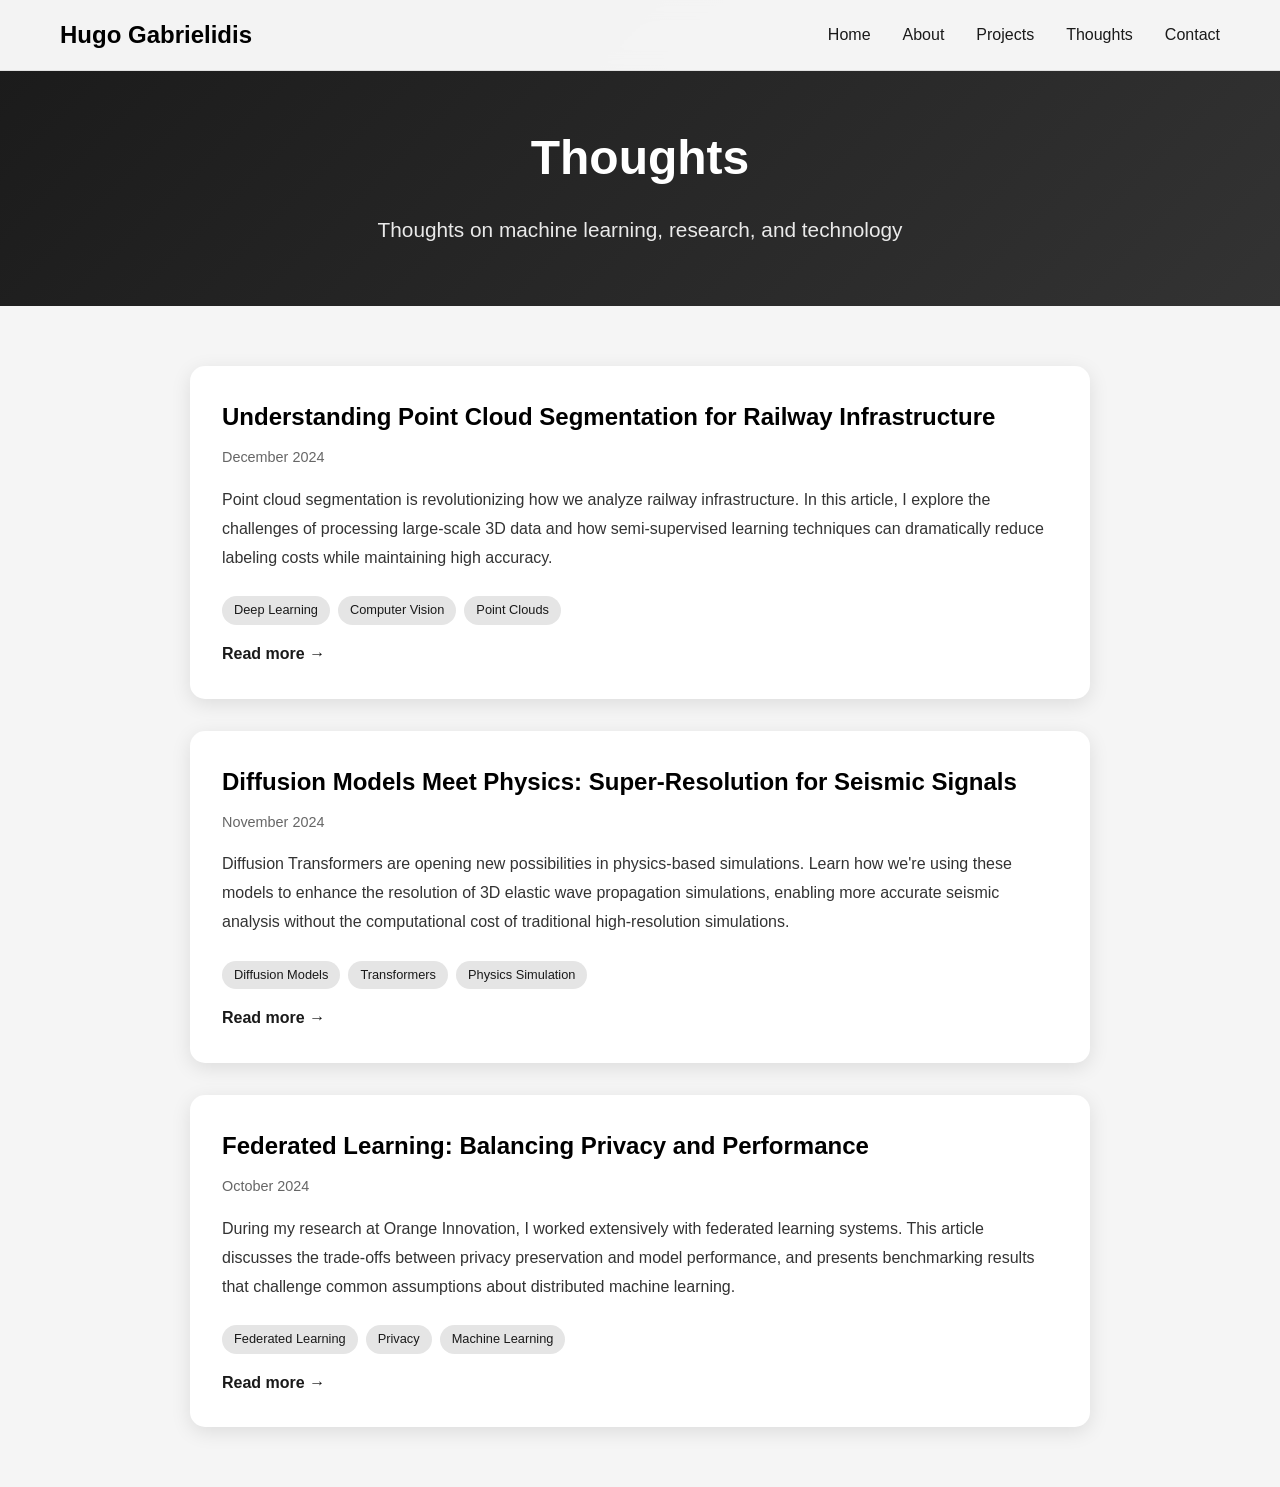
==== articles.html @ 9f7236c0 "[ADD] articles section with ML research blog posts Added a new "Thoughts" section to showcase resear" ====
<!DOCTYPE html>
<html lang="en">
<head>
    <meta charset="UTF-8">
    <meta name="viewport" content="width=device-width, initial-scale=1.0">
    <title>Articles - Hugo Gabrielidis</title>
    <link rel="stylesheet" href="css/style.css">
</head>
<body>
    <header>
        <nav class="navbar">
            <div class="nav-container">
                <div class="nav-logo">
                    <a href="index.html">Hugo Gabrielidis</a>
                </div>
                <ul class="nav-menu">
                    <li class="nav-item">
                        <a href="index.html#home" class="nav-link">Home</a>
                    </li>
                    <li class="nav-item">
                        <a href="index.html#about" class="nav-link">About</a>
                    </li>
                    <li class="nav-item">
                        <a href="index.html#projects" class="nav-link">Projects</a>
                    </li>
                    <li class="nav-item">
                        <a href="articles.html" class="nav-link">Thoughts</a>
                    </li>
                    <li class="nav-item">
                        <a href="index.html#contact" class="nav-link">Contact</a>
                    </li>
                </ul>
                <div class="nav-toggle" id="mobile-menu">
                    <span class="bar"></span>
                    <span class="bar"></span>
                    <span class="bar"></span>
                </div>
            </div>
        </nav>
    </header>

    <main>
        <section class="articles-hero">
            <div class="container">
                <h1 class="articles-title">Thoughts</h1>
                <p class="articles-subtitle">Thoughts on machine learning, research, and technology</p>
            </div>
        </section>

        <section class="articles-list">
            <div class="container">
                <div class="articles-grid">

                    <article class="article-card">
                        <div class="article-header">
                            <h2 class="article-title">
                                <a href="articles/understanding-point-cloud-segmentation.html">Understanding Point Cloud Segmentation for Railway Infrastructure</a>
                            </h2>
                            <div class="article-meta">
                                <span class="article-date">December 2024</span>
                            </div>
                        </div>
                        <p class="article-excerpt">
                            Point cloud segmentation is revolutionizing how we analyze railway infrastructure. In this article, I explore the challenges of processing large-scale 3D data and how semi-supervised learning techniques can dramatically reduce labeling costs while maintaining high accuracy.
                        </p>
                        <div class="article-tags">
                            <span class="tag">Deep Learning</span>
                            <span class="tag">Computer Vision</span>
                            <span class="tag">Point Clouds</span>
                        </div>
                        <a href="articles/understanding-point-cloud-segmentation.html" class="article-link">Read more →</a>
                    </article>

                    <article class="article-card">
                        <div class="article-header">
                            <h2 class="article-title">
                                <a href="articles/diffusion-models-physics.html">Diffusion Models Meet Physics: Super-Resolution for Seismic Signals</a>
                            </h2>
                            <div class="article-meta">
                                <span class="article-date">November 2024</span>
                            </div>
                        </div>
                        <p class="article-excerpt">
                            Diffusion Transformers are opening new possibilities in physics-based simulations. Learn how we're using these models to enhance the resolution of 3D elastic wave propagation simulations, enabling more accurate seismic analysis without the computational cost of traditional high-resolution simulations.
                        </p>
                        <div class="article-tags">
                            <span class="tag">Diffusion Models</span>
                            <span class="tag">Transformers</span>
                            <span class="tag">Physics Simulation</span>
                        </div>
                        <a href="articles/diffusion-models-physics.html" class="article-link">Read more →</a>
                    </article>

                    <article class="article-card">
                        <div class="article-header">
                            <h2 class="article-title">
                                <a href="articles/federated-learning-privacy.html">Federated Learning: Balancing Privacy and Performance</a>
                            </h2>
                            <div class="article-meta">
                                <span class="article-date">October 2024</span>
                            </div>
                        </div>
                        <p class="article-excerpt">
                            During my research at Orange Innovation, I worked extensively with federated learning systems. This article discusses the trade-offs between privacy preservation and model performance, and presents benchmarking results that challenge common assumptions about distributed machine learning.
                        </p>
                        <div class="article-tags">
                            <span class="tag">Federated Learning</span>
                            <span class="tag">Privacy</span>
                            <span class="tag">Machine Learning</span>
                        </div>
                        <a href="articles/federated-learning-privacy.html" class="article-link">Read more →</a>
                    </article>

                </div>
            </div>
        </section>
    </main>

    <footer>
        <div class="container">
            <div class="footer-content">
                <p>&copy; 2024 Hugo Gabrielidis. All rights reserved.</p>
                <div class="social-links">
                    <a href="https://github.com/HugoGabrielidis16/" target="_blank" class="social-link">GitHub</a>
                    <a href="mailto:hugo.gabrielidis@centralesuepelec.fr" class="social-link">Email</a>
                </div>
            </div>
        </div>
    </footer>

    <script src="js/script.js"></script>
</body>
</html>
---- css/style.css ----
/* Reset and base styles */
* {
    margin: 0;
    padding: 0;
    box-sizing: border-box;
}

html {
    scroll-behavior: smooth;
}

body {
    font-family: 'Segoe UI', Tahoma, Geneva, Verdana, sans-serif;
    line-height: 1.6;
    color: #1a1a1a;
    background-color: #fff;
}

.container {
    max-width: 1200px;
    margin: 0 auto;
    padding: 0 20px;
}

/* Navigation */
.navbar {
    position: fixed;
    top: 0;
    width: 100%;
    background: rgba(255, 255, 255, 0.95);
    backdrop-filter: blur(10px);
    border-bottom: 1px solid #e0e0e0;
    z-index: 1000;
    transition: all 0.3s ease;
}

.nav-container {
    max-width: 1200px;
    margin: 0 auto;
    padding: 0 20px;
    display: flex;
    justify-content: space-between;
    align-items: center;
    height: 70px;
}

.nav-logo a {
    font-size: 1.5rem;
    font-weight: bold;
    color: #000;
    text-decoration: none;
}

.nav-menu {
    display: flex;
    list-style: none;
    gap: 2rem;
}

.nav-link {
    color: #1a1a1a;
    text-decoration: none;
    font-weight: 500;
    transition: color 0.3s ease;
}

.nav-link:hover {
    color: #666;
}

.nav-toggle {
    display: none;
    flex-direction: column;
    cursor: pointer;
}

.bar {
    width: 25px;
    height: 3px;
    background-color: #1a1a1a;
    margin: 3px 0;
    transition: 0.3s;
}

/* Hero Section */
.hero {
    min-height: 100vh;
    display: flex;
    align-items: center;
    background: linear-gradient(135deg, #1a1a1a 0%, #333 100%);
    color: white;
    padding-top: 70px;
}

.hero-container {
    max-width: 1200px;
    margin: 0 auto;
    padding: 0 20px;
    display: grid;
    grid-template-columns: 1fr 1fr;
    gap: 4rem;
    align-items: center;
}

.hero-content h1 {
    font-size: 3.5rem;
    margin-bottom: 1rem;
    font-weight: 700;
}

.hero-content h2 {
    font-size: 2rem;
    margin-bottom: 1rem;
    font-weight: 400;
}

.highlight {
    color: #d0d0d0;
}

.hero-content p {
    font-size: 1.2rem;
    margin-bottom: 2rem;
    opacity: 0.9;
}

.hero-buttons {
    display: flex;
    gap: 1rem;
}

.btn {
    padding: 12px 30px;
    border: none;
    border-radius: 50px;
    text-decoration: none;
    font-weight: 600;
    transition: all 0.3s ease;
    cursor: pointer;
    display: inline-block;
    text-align: center;
}

.btn-primary {
    background-color: #000;
    color: white;
}

.btn-primary:hover {
    background-color: #333;
    transform: translateY(-2px);
}

.btn-secondary {
    background-color: transparent;
    color: white;
    border: 2px solid white;
}

.btn-secondary:hover {
    background-color: white;
    color: #000;
}

.hero-image {
    display: flex;
    justify-content: center;
}

.profile-placeholder {
    width: 300px;
    height: 300px;
    background: rgba(255, 255, 255, 0.1);
    border-radius: 50%;
    border: 3px solid rgba(255, 255, 255, 0.3);
    display: flex;
    align-items: center;
    justify-content: center;
    font-size: 1.2rem;
    backdrop-filter: blur(10px);
}

.profile-photo {
    width: 300px;
    height: 300px;
    border-radius: 50%;
    border: 3px solid rgba(255, 255, 255, 0.3);
    object-fit: cover;
    box-shadow: 0 10px 30px rgba(0, 0, 0, 0.3);
    transition: transform 0.3s ease;
}

.profile-photo:hover {
    transform: scale(1.05);
}

/* Section Styles */
section {
    padding: 80px 0;
}

.section-title {
    text-align: center;
    font-size: 2.5rem;
    margin-bottom: 3rem;
    color: #000;
    position: relative;
}

.section-title::after {
    content: '';
    position: absolute;
    bottom: -10px;
    left: 50%;
    transform: translateX(-50%);
    width: 60px;
    height: 3px;
    background-color: #1a1a1a;
}

/* About Section */
.about {
    background-color: #f5f5f5;
}

.about-content {
    display: grid;
    grid-template-columns: 2fr 1fr;
    gap: 4rem;
    align-items: start;
}

.about-text h3 {
    font-size: 1.8rem;
    margin-bottom: 1rem;
    color: #000;
}

.about-text p {
    margin-bottom: 1.5rem;
    font-size: 1.1rem;
    line-height: 1.8;
}

.skills {
    margin-top: 2rem;
}

.skills h4 {
    font-size: 1.3rem;
    margin-bottom: 1rem;
    color: #000;
}

.skills-grid {
    display: grid;
    grid-template-columns: repeat(auto-fit, minmax(120px, 1fr));
    gap: 1rem;
}

.skill-item {
    background-color: #1a1a1a;
    color: white;
    padding: 8px 16px;
    border-radius: 20px;
    text-align: center;
    font-weight: 500;
    font-size: 0.9rem;
}

.about-details {
    display: flex;
    flex-direction: column;
    gap: 1.5rem;
}

.detail-card {
    background: white;
    padding: 1.5rem;
    border-radius: 15px;
    box-shadow: 0 2px 10px rgba(0, 0, 0, 0.1);
}

.detail-card h4 {
    color: #000;
    margin-bottom: 0.5rem;
}

/* Projects Section */
.projects-grid {
    display: grid;
    grid-template-columns: repeat(auto-fit, minmax(350px, 1fr));
    gap: 2rem;
}

.project-card {
    background: white;
    border-radius: 15px;
    overflow: hidden;
    box-shadow: 0 5px 20px rgba(0, 0, 0, 0.1);
    transition: transform 0.3s ease, box-shadow 0.3s ease;
}

.project-card:hover {
    transform: translateY(-5px);
    box-shadow: 0 10px 30px rgba(0, 0, 0, 0.15);
}

.project-image {
    height: 200px;
    background: linear-gradient(45deg, #333, #1a1a1a);
}

.project-placeholder {
    height: 100%;
    display: flex;
    align-items: center;
    justify-content: center;
    color: white;
    font-size: 1.2rem;
    font-weight: 500;
}

.project-content {
    padding: 1.5rem;
}

.project-content h3 {
    font-size: 1.3rem;
    margin-bottom: 1rem;
    color: #000;
}

.project-content p {
    margin-bottom: 1rem;
    color: #666;
    line-height: 1.6;
}

.project-tech {
    display: flex;
    flex-wrap: wrap;
    gap: 0.5rem;
    margin-bottom: 1rem;
}

.tech-tag {
    background-color: #e5e5e5;
    color: #1a1a1a;
    padding: 4px 12px;
    border-radius: 15px;
    font-size: 0.8rem;
    font-weight: 500;
}

.project-links {
    display: flex;
    gap: 1rem;
}

.project-link {
    color: #1a1a1a;
    text-decoration: none;
    font-weight: 500;
    transition: color 0.3s ease;
}

.project-link:hover {
    color: #666;
}

/* Contact Section */
.contact {
    background-color: #f5f5f5;
}

.contact-content {
    display: grid;
    grid-template-columns: 1fr 1fr;
    gap: 4rem;
}

.contact-content-centered {
    display: flex;
    justify-content: center;
    max-width: 600px;
    margin: 0 auto;
}

.contact-info h3 {
    font-size: 1.8rem;
    margin-bottom: 1rem;
    color: #000;
}

.contact-info p {
    margin-bottom: 2rem;
    font-size: 1.1rem;
    color: #666;
}

.contact-details {
    display: flex;
    flex-direction: column;
    gap: 1rem;
}

.contact-item {
    padding: 1rem;
    background: white;
    border-radius: 8px;
    box-shadow: 0 2px 5px rgba(0, 0, 0, 0.1);
}

.contact-item a {
    color: #1a1a1a;
    text-decoration: none;
    margin-left: 0.5rem;
}

.contact-form {
    background: white;
    padding: 2rem;
    border-radius: 15px;
    box-shadow: 0 5px 20px rgba(0, 0, 0, 0.1);
}

.form-group {
    margin-bottom: 1.5rem;
}

.form-group label {
    display: block;
    margin-bottom: 0.5rem;
    font-weight: 500;
    color: #000;
}

.form-group input,
.form-group textarea {
    width: 100%;
    padding: 12px;
    border: 2px solid #e0e0e0;
    border-radius: 8px;
    font-size: 1rem;
    transition: border-color 0.3s ease;
}

.form-group input:focus,
.form-group textarea:focus {
    outline: none;
    border-color: #1a1a1a;
}

/* Footer */
footer {
    display: none;
}

.footer-content {
    display: flex;
    justify-content: space-between;
    align-items: center;
}

.social-links {
    display: flex;
    gap: 1rem;
}

.social-link {
    color: white;
    text-decoration: none;
    transition: color 0.3s ease;
}

.social-link:hover {
    color: #ccc;
}

/* Mobile Responsive */
@media screen and (max-width: 768px) {
    .nav-menu {
        position: fixed;
        left: -100%;
        top: 70px;
        flex-direction: column;
        background-color: white;
        width: 100%;
        text-align: center;
        transition: 0.3s;
        box-shadow: 0 10px 27px rgba(0, 0, 0, 0.05);
        padding: 2rem 0;
    }

    .nav-menu.active {
        left: 0;
    }

    .nav-toggle {
        display: flex;
    }

    .hero-container {
        grid-template-columns: 1fr;
        text-align: center;
        gap: 2rem;
    }

    .hero-content h1 {
        font-size: 2.5rem;
    }

    .hero-content h2 {
        font-size: 1.5rem;
    }

    .hero-buttons {
        justify-content: center;
        flex-wrap: wrap;
    }

    .about-content {
        grid-template-columns: 1fr;
        gap: 2rem;
    }

    .contact-content {
        grid-template-columns: 1fr;
        gap: 2rem;
    }

    .contact-content-centered {
        padding: 0 1rem;
    }

    .footer-content {
        flex-direction: column;
        gap: 1rem;
        text-align: center;
    }

    .projects-grid {
        grid-template-columns: 1fr;
    }
}

@media screen and (max-width: 480px) {
    .hero-content h1 {
        font-size: 2rem;
    }

    .section-title {
        font-size: 2rem;
    }

    .container {
        padding: 0 15px;
    }
}

/* Articles Page Styles */
.articles-hero {
    background: linear-gradient(135deg, #1a1a1a 0%, #333 100%);
    color: white;
    padding: 120px 0 60px;
    text-align: center;
}

.articles-title {
    font-size: 3rem;
    margin-bottom: 1rem;
    font-weight: 700;
}

.articles-subtitle {
    font-size: 1.3rem;
    opacity: 0.9;
}

.articles-list {
    padding: 60px 0;
    background-color: #f5f5f5;
}

.articles-grid {
    display: grid;
    gap: 2rem;
    max-width: 900px;
    margin: 0 auto;
}

.article-card {
    background: white;
    padding: 2rem;
    border-radius: 15px;
    box-shadow: 0 5px 20px rgba(0, 0, 0, 0.1);
    transition: transform 0.3s ease, box-shadow 0.3s ease;
}

.article-card:hover {
    transform: translateY(-5px);
    box-shadow: 0 10px 30px rgba(0, 0, 0, 0.15);
}

.article-header {
    margin-bottom: 1rem;
}

.article-title a {
    font-size: 1.5rem;
    color: #000;
    text-decoration: none;
    transition: color 0.3s ease;
}

.article-title a:hover {
    color: #666;
}

.article-meta {
    margin-top: 0.5rem;
}

.article-date {
    color: #666;
    font-size: 0.9rem;
}

.article-excerpt {
    color: #333;
    line-height: 1.8;
    margin-bottom: 1.5rem;
}

.article-tags {
    display: flex;
    flex-wrap: wrap;
    gap: 0.5rem;
    margin-bottom: 1rem;
}

.tag {
    background-color: #e5e5e5;
    color: #1a1a1a;
    padding: 4px 12px;
    border-radius: 15px;
    font-size: 0.8rem;
    font-weight: 500;
}

.article-link {
    color: #1a1a1a;
    text-decoration: none;
    font-weight: 600;
    transition: color 0.3s ease;
}

.article-link:hover {
    color: #666;
}

/* Individual Article Page Styles */
.article-content {
    background-color: #f5f5f5;
    min-height: 100vh;
    padding-top: 70px;
}

.article-container {
    max-width: 800px;
    margin: 0 auto;
    padding: 3rem 20px;
}

.article-page-header {
    background: white !important;
    padding: 2rem;
    border-radius: 15px;
    margin-bottom: 2rem;
    box-shadow: 0 2px 10px rgba(0, 0, 0, 0.1);
}

.back-link {
    color: #000;
    background-color: #fff;
    text-decoration: none;
    font-weight: 500;
    display: inline-block;
    margin-bottom: 1.5rem;
    padding: 10px 20px;
    border-radius: 8px;
    transition: all 0.3s ease;
}

.back-link:hover {
    background-color: #f5f5f5;
}

.article-page-header h1 {
    font-size: 2.5rem;
    color: #000;
    margin-bottom: 1rem;
    line-height: 1.3;
}

.article-page-meta {
    display: flex;
    align-items: center;
    gap: 1.5rem;
    flex-wrap: wrap;
}

.article-body {
    background: white;
    padding: 3rem;
    border-radius: 15px;
    box-shadow: 0 2px 10px rgba(0, 0, 0, 0.1);
    line-height: 1.8;
}

.article-body h2 {
    font-size: 1.8rem;
    color: #000;
    margin-top: 2rem;
    margin-bottom: 1rem;
    padding-bottom: 0.5rem;
    border-bottom: 2px solid #e5e5e5;
}

.article-body h3 {
    font-size: 1.4rem;
    color: #1a1a1a;
    margin-top: 1.5rem;
    margin-bottom: 0.8rem;
}

.article-body p {
    margin-bottom: 1.2rem;
    color: #333;
}

.article-body ul,
.article-body ol {
    margin-bottom: 1.5rem;
    margin-left: 2rem;
}

.article-body li {
    margin-bottom: 0.5rem;
    color: #333;
}

.article-body strong {
    color: #000;
    font-weight: 600;
}

.article-footer {
    margin-top: 2rem;
    padding-top: 2rem;
    border-top: 1px solid #e5e5e5;
}

/* Responsive Articles */
@media screen and (max-width: 768px) {
    .articles-title {
        font-size: 2.5rem;
    }

    .articles-subtitle {
        font-size: 1.1rem;
    }

    .article-card {
        padding: 1.5rem;
    }

    .article-title a {
        font-size: 1.3rem;
    }

    .article-page-header h1 {
        font-size: 2rem;
    }

    .article-body {
        padding: 2rem 1.5rem;
    }

    .article-body h2 {
        font-size: 1.5rem;
    }

    .article-body h3 {
        font-size: 1.2rem;
    }
}

@media screen and (max-width: 480px) {
    .articles-title {
        font-size: 2rem;
    }

    .article-page-header {
        padding: 1.5rem;
    }

    .article-page-header h1 {
        font-size: 1.6rem;
    }

    .article-body {
        padding: 1.5rem 1rem;
    }

    .article-body ul,
    .article-body ol {
        margin-left: 1.5rem;
    }
}
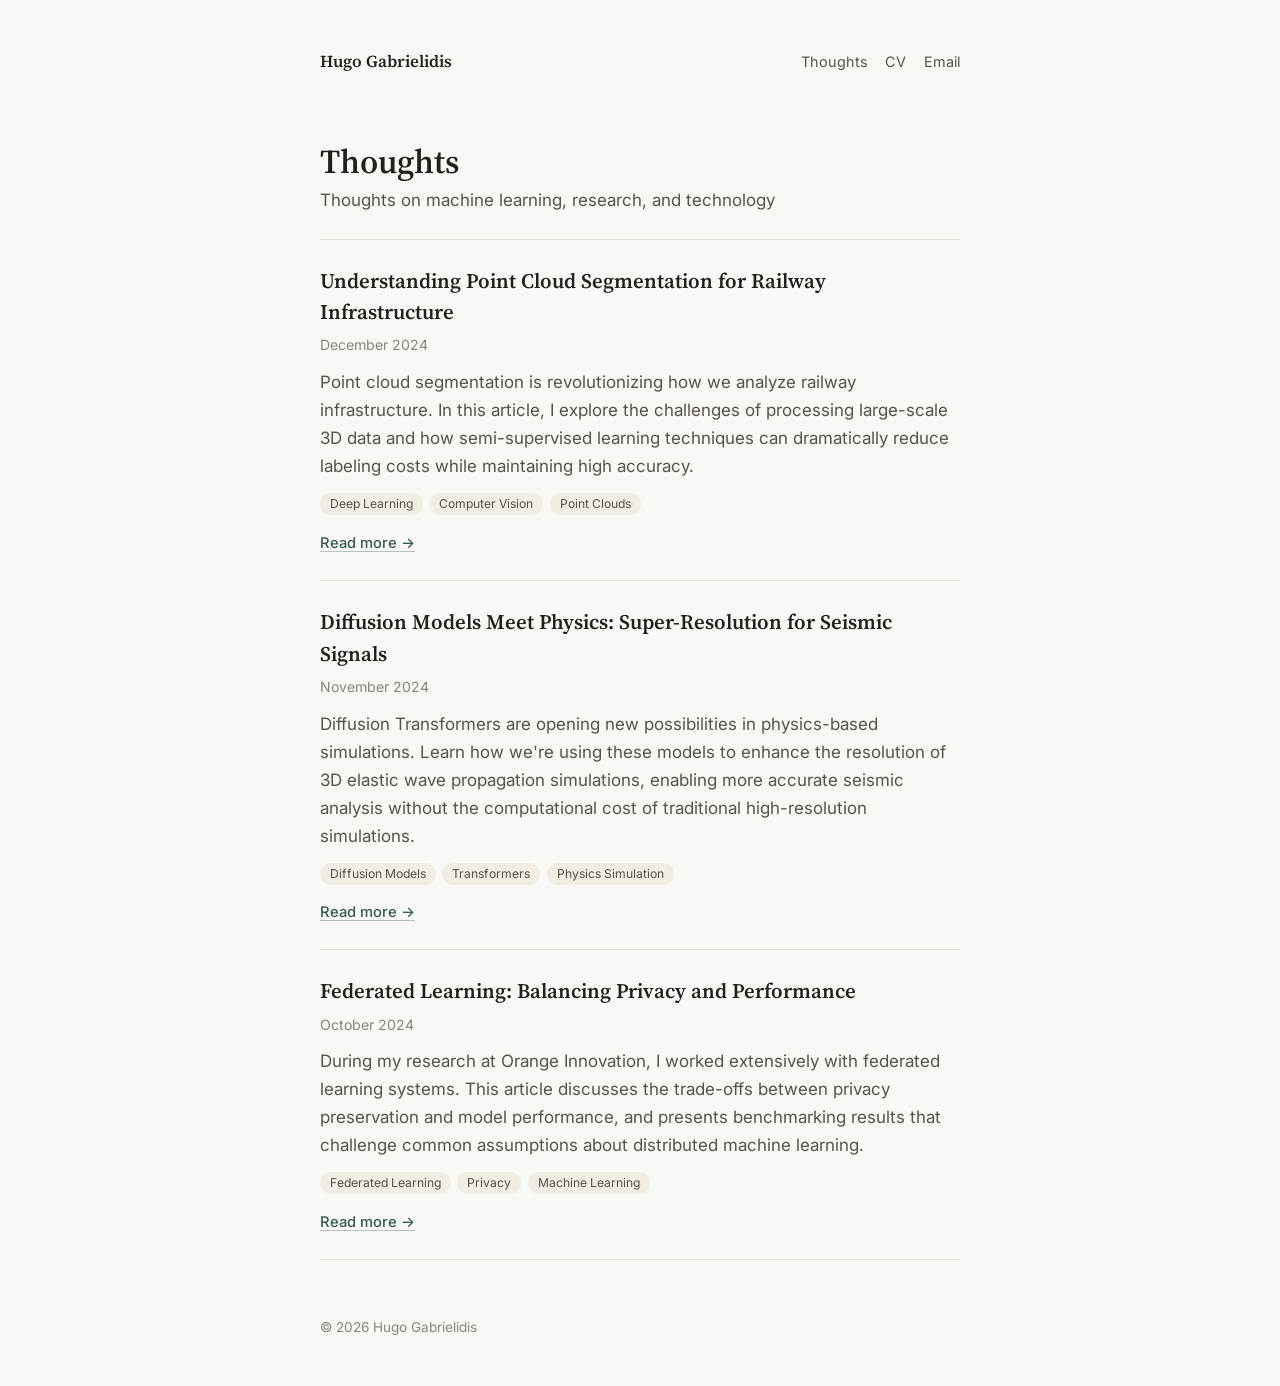
==== commit 22def30f: "[CHANGE] single-column letter redesign and Thales role - Rebuild the home page as a single-column "l" ====
--- a/articles.html
+++ b/articles.html
@@ -4,38 +4,18 @@
     <meta charset="UTF-8">
     <meta name="viewport" content="width=device-width, initial-scale=1.0">
     <title>Articles - Hugo Gabrielidis</title>
+    <link rel="preconnect" href="https://fonts.googleapis.com">
+    <link rel="preconnect" href="https://fonts.gstatic.com" crossorigin>
+    <link href="https://fonts.googleapis.com/css2?family=Inter:wght@400;500;600&family=Source+Serif+4:opsz,wght@8..60,400;8..60,600&display=swap" rel="stylesheet">
     <link rel="stylesheet" href="css/style.css">
 </head>
 <body>
-    <header>
-        <nav class="navbar">
-            <div class="nav-container">
-                <div class="nav-logo">
-                    <a href="index.html">Hugo Gabrielidis</a>
-                </div>
-                <ul class="nav-menu">
-                    <li class="nav-item">
-                        <a href="index.html#home" class="nav-link">Home</a>
-                    </li>
-                    <li class="nav-item">
-                        <a href="index.html#about" class="nav-link">About</a>
-                    </li>
-                    <li class="nav-item">
-                        <a href="index.html#projects" class="nav-link">Projects</a>
-                    </li>
-                    <li class="nav-item">
-                        <a href="articles.html" class="nav-link">Thoughts</a>
-                    </li>
-                    <li class="nav-item">
-                        <a href="index.html#contact" class="nav-link">Contact</a>
-                    </li>
-                </ul>
-                <div class="nav-toggle" id="mobile-menu">
-                    <span class="bar"></span>
-                    <span class="bar"></span>
-                    <span class="bar"></span>
-                </div>
-            </div>
+    <header class="site-top">
+        <a class="site-name" href="index.html">Hugo Gabrielidis</a>
+        <nav class="site-links">
+            <a href="articles.html">Thoughts</a>
+            <a href="mystuff/Resume.pdf">CV</a>
+            <a href="mailto:hugo.gabrielidis@centralesuepelec.fr">Email</a>
         </nav>
     </header>
 
@@ -116,18 +96,6 @@
         </section>
     </main>
 
-    <footer>
-        <div class="container">
-            <div class="footer-content">
-                <p>&copy; 2024 Hugo Gabrielidis. All rights reserved.</p>
-                <div class="social-links">
-                    <a href="https://github.com/HugoGabrielidis16/" target="_blank" class="social-link">GitHub</a>
-                    <a href="mailto:hugo.gabrielidis@centralesuepelec.fr" class="social-link">Email</a>
-                </div>
-            </div>
-        </div>
-    </footer>
-
-    <script src="js/script.js"></script>
+    <footer class="site-foot">&copy; 2026 Hugo Gabrielidis</footer>
 </body>
 </html>
--- a/css/style.css
+++ b/css/style.css
@@ -1,821 +1,374 @@
-/* Reset and base styles */
+/* ============================================================
+   Theme
+   ============================================================ */
+:root {
+    --paper: #faf8f4;
+    --paper-alt: #f1ede5;
+    --ink: #22201c;
+    --ink-soft: #57524a;
+    --ink-faint: #8a847a;
+    --rule: #e4ded3;
+    --accent: #2f5d50;
+    --accent-soft: #e3ece8;
+
+    --font-serif: 'Source Serif 4', 'Iowan Old Style', 'Palatino Linotype', Georgia, serif;
+    --font-sans: 'Inter', -apple-system, BlinkMacSystemFont, 'Segoe UI', Roboto, sans-serif;
+
+    --column: 640px;
+    --gutter: 24px;
+}
+
+/* ============================================================
+   Base
+   ============================================================ */
 * {
     margin: 0;
     padding: 0;
     box-sizing: border-box;
 }
 
-html {
-    scroll-behavior: smooth;
-}
-
 body {
-    font-family: 'Segoe UI', Tahoma, Geneva, Verdana, sans-serif;
-    line-height: 1.6;
-    color: #1a1a1a;
-    background-color: #fff;
-}
-
-.container {
-    max-width: 1200px;
-    margin: 0 auto;
-    padding: 0 20px;
-}
-
-/* Navigation */
-.navbar {
-    position: fixed;
-    top: 0;
-    width: 100%;
-    background: rgba(255, 255, 255, 0.95);
-    backdrop-filter: blur(10px);
-    border-bottom: 1px solid #e0e0e0;
-    z-index: 1000;
-    transition: all 0.3s ease;
-}
-
-.nav-container {
-    max-width: 1200px;
-    margin: 0 auto;
-    padding: 0 20px;
+    font-family: var(--font-sans);
+    font-size: 17px;
+    line-height: 1.65;
+    color: var(--ink);
+    background: var(--paper);
+    -webkit-font-smoothing: antialiased;
+}
+
+h1, h2, h3 {
+    font-family: var(--font-serif);
+    font-weight: 600;
+    line-height: 1.25;
+}
+
+a {
+    color: var(--accent);
+    text-decoration: underline;
+    text-decoration-color: rgba(47, 93, 80, 0.35);
+    text-underline-offset: 3px;
+    transition: text-decoration-color 0.2s ease, color 0.2s ease;
+}
+
+a:hover {
+    text-decoration-color: currentColor;
+}
+
+::selection {
+    background: var(--accent-soft);
+}
+
+/* ============================================================
+   Site header & footer (shared by every page)
+   ============================================================ */
+.site-top {
+    max-width: calc(var(--column) + 2 * var(--gutter));
+    margin: 0 auto;
+    padding: 48px var(--gutter) 0;
     display: flex;
     justify-content: space-between;
-    align-items: center;
-    height: 70px;
-}
-
-.nav-logo a {
-    font-size: 1.5rem;
-    font-weight: bold;
-    color: #000;
+    align-items: baseline;
+    gap: 1rem;
+}
+
+.site-name {
+    font-family: var(--font-serif);
+    font-weight: 600;
+    font-size: 1.05rem;
+    color: var(--ink);
     text-decoration: none;
 }
 
-.nav-menu {
-    display: flex;
+.site-links {
+    display: flex;
+    gap: 1.1rem;
+    font-size: 0.9rem;
+}
+
+.site-links a {
+    color: var(--ink-soft);
+    text-decoration: none;
+}
+
+.site-links a:hover {
+    color: var(--ink);
+}
+
+.site-foot {
+    max-width: calc(var(--column) + 2 * var(--gutter));
+    margin: 0 auto;
+    padding: 0 var(--gutter) 48px;
+    font-size: 0.85rem;
+    color: var(--ink-faint);
+}
+
+/* ============================================================
+   Home page (letter)
+   ============================================================ */
+.page {
+    max-width: calc(var(--column) + 2 * var(--gutter));
+    margin: 0 auto;
+    padding: 64px var(--gutter) 56px;
+}
+
+.portrait {
+    display: block;
+    width: 84px;
+    height: 84px;
+    border-radius: 50%;
+    object-fit: cover;
+    margin-bottom: 1.25rem;
+}
+
+.page h1 {
+    font-size: 2.1rem;
+    margin-bottom: 1.25rem;
+}
+
+.prose p {
+    font-family: var(--font-serif);
+    font-size: 1.16rem;
+    line-height: 1.7;
+    margin-bottom: 1.1rem;
+}
+
+.label {
+    font-family: var(--font-sans);
+    font-size: 0.72rem;
+    font-weight: 600;
+    letter-spacing: 0.08em;
+    text-transform: uppercase;
+    color: var(--ink-faint);
+    margin: 2.5rem 0 0.75rem;
+}
+
+.entries {
     list-style: none;
-    gap: 2rem;
-}
-
-.nav-link {
-    color: #1a1a1a;
+}
+
+.entries li {
+    padding: 0.35rem 0;
+}
+
+.entries .meta {
+    color: var(--ink-faint);
+    font-size: 0.85rem;
+    margin-left: 0.4rem;
+    white-space: nowrap;
+}
+
+.entries .meta a {
+    color: var(--ink-faint);
+}
+
+.elsewhere {
+    display: flex;
+    flex-wrap: wrap;
+    gap: 0.3rem 1.25rem;
+}
+
+/* ============================================================
+   Thoughts list page
+   ============================================================ */
+.articles-hero {
+    max-width: calc(var(--column) + 2 * var(--gutter));
+    margin: 0 auto;
+    padding: 64px var(--gutter) 8px;
+}
+
+.articles-hero .container,
+.articles-list .container {
+    padding: 0;
+}
+
+.articles-title {
+    font-size: 2.1rem;
+    margin-bottom: 0.3rem;
+}
+
+.articles-subtitle {
+    color: var(--ink-soft);
+}
+
+.articles-list {
+    max-width: calc(var(--column) + 2 * var(--gutter));
+    margin: 0 auto;
+    padding: 16px var(--gutter) 56px;
+}
+
+.article-card {
+    padding: 1.5rem 0;
+    border-top: 1px solid var(--rule);
+}
+
+.article-card:last-child {
+    border-bottom: 1px solid var(--rule);
+}
+
+.article-title a {
+    font-size: 1.3rem;
+    color: var(--ink);
     text-decoration: none;
+}
+
+.article-title a:hover {
+    color: var(--accent);
+}
+
+.article-meta {
+    margin-top: 0.2rem;
+}
+
+.article-date {
+    color: var(--ink-faint);
+    font-size: 0.88rem;
+}
+
+.article-excerpt {
+    color: var(--ink-soft);
+    margin: 0.6rem 0 0.8rem;
+}
+
+.article-tags {
+    display: flex;
+    flex-wrap: wrap;
+    gap: 0.4rem;
+    margin-bottom: 0.8rem;
+}
+
+.tag {
+    background: var(--paper-alt);
+    color: var(--ink-soft);
+    padding: 1px 10px;
+    border-radius: 999px;
+    font-size: 0.76rem;
+}
+
+.article-link {
+    font-size: 0.92rem;
     font-weight: 500;
-    transition: color 0.3s ease;
-}
-
-.nav-link:hover {
-    color: #666;
-}
-
-.nav-toggle {
-    display: none;
-    flex-direction: column;
-    cursor: pointer;
-}
-
-.bar {
-    width: 25px;
-    height: 3px;
-    background-color: #1a1a1a;
-    margin: 3px 0;
-    transition: 0.3s;
-}
-
-/* Hero Section */
-.hero {
-    min-height: 100vh;
-    display: flex;
-    align-items: center;
-    background: linear-gradient(135deg, #1a1a1a 0%, #333 100%);
-    color: white;
-    padding-top: 70px;
-}
-
-.hero-container {
-    max-width: 1200px;
-    margin: 0 auto;
-    padding: 0 20px;
-    display: grid;
-    grid-template-columns: 1fr 1fr;
-    gap: 4rem;
-    align-items: center;
-}
-
-.hero-content h1 {
-    font-size: 3.5rem;
-    margin-bottom: 1rem;
-    font-weight: 700;
-}
-
-.hero-content h2 {
-    font-size: 2rem;
-    margin-bottom: 1rem;
-    font-weight: 400;
-}
-
-.highlight {
-    color: #d0d0d0;
-}
-
-.hero-content p {
-    font-size: 1.2rem;
-    margin-bottom: 2rem;
-    opacity: 0.9;
-}
-
-.hero-buttons {
-    display: flex;
-    gap: 1rem;
-}
-
-.btn {
-    padding: 12px 30px;
-    border: none;
-    border-radius: 50px;
-    text-decoration: none;
-    font-weight: 600;
-    transition: all 0.3s ease;
-    cursor: pointer;
-    display: inline-block;
-    text-align: center;
-}
-
-.btn-primary {
-    background-color: #000;
-    color: white;
-}
-
-.btn-primary:hover {
-    background-color: #333;
-    transform: translateY(-2px);
-}
-
-.btn-secondary {
-    background-color: transparent;
-    color: white;
-    border: 2px solid white;
-}
-
-.btn-secondary:hover {
-    background-color: white;
-    color: #000;
-}
-
-.hero-image {
-    display: flex;
-    justify-content: center;
-}
-
-.profile-placeholder {
-    width: 300px;
-    height: 300px;
-    background: rgba(255, 255, 255, 0.1);
-    border-radius: 50%;
-    border: 3px solid rgba(255, 255, 255, 0.3);
-    display: flex;
-    align-items: center;
-    justify-content: center;
-    font-size: 1.2rem;
-    backdrop-filter: blur(10px);
-}
-
-.profile-photo {
-    width: 300px;
-    height: 300px;
-    border-radius: 50%;
-    border: 3px solid rgba(255, 255, 255, 0.3);
-    object-fit: cover;
-    box-shadow: 0 10px 30px rgba(0, 0, 0, 0.3);
-    transition: transform 0.3s ease;
-}
-
-.profile-photo:hover {
-    transform: scale(1.05);
-}
-
-/* Section Styles */
-section {
-    padding: 80px 0;
-}
-
-.section-title {
-    text-align: center;
-    font-size: 2.5rem;
-    margin-bottom: 3rem;
-    color: #000;
-    position: relative;
-}
-
-.section-title::after {
-    content: '';
-    position: absolute;
-    bottom: -10px;
-    left: 50%;
-    transform: translateX(-50%);
-    width: 60px;
-    height: 3px;
-    background-color: #1a1a1a;
-}
-
-/* About Section */
-.about {
-    background-color: #f5f5f5;
-}
-
-.about-content {
-    display: grid;
-    grid-template-columns: 2fr 1fr;
-    gap: 4rem;
-    align-items: start;
-}
-
-.about-text h3 {
-    font-size: 1.8rem;
-    margin-bottom: 1rem;
-    color: #000;
-}
-
-.about-text p {
-    margin-bottom: 1.5rem;
-    font-size: 1.1rem;
-    line-height: 1.8;
-}
-
-.skills {
-    margin-top: 2rem;
-}
-
-.skills h4 {
-    font-size: 1.3rem;
-    margin-bottom: 1rem;
-    color: #000;
-}
-
-.skills-grid {
-    display: grid;
-    grid-template-columns: repeat(auto-fit, minmax(120px, 1fr));
-    gap: 1rem;
-}
-
-.skill-item {
-    background-color: #1a1a1a;
-    color: white;
-    padding: 8px 16px;
-    border-radius: 20px;
-    text-align: center;
-    font-weight: 500;
-    font-size: 0.9rem;
-}
-
-.about-details {
-    display: flex;
-    flex-direction: column;
-    gap: 1.5rem;
-}
-
-.detail-card {
-    background: white;
-    padding: 1.5rem;
-    border-radius: 15px;
-    box-shadow: 0 2px 10px rgba(0, 0, 0, 0.1);
-}
-
-.detail-card h4 {
-    color: #000;
-    margin-bottom: 0.5rem;
-}
-
-/* Projects Section */
-.projects-grid {
-    display: grid;
-    grid-template-columns: repeat(auto-fit, minmax(350px, 1fr));
-    gap: 2rem;
-}
-
-.project-card {
-    background: white;
-    border-radius: 15px;
-    overflow: hidden;
-    box-shadow: 0 5px 20px rgba(0, 0, 0, 0.1);
-    transition: transform 0.3s ease, box-shadow 0.3s ease;
-}
-
-.project-card:hover {
-    transform: translateY(-5px);
-    box-shadow: 0 10px 30px rgba(0, 0, 0, 0.15);
-}
-
-.project-image {
-    height: 200px;
-    background: linear-gradient(45deg, #333, #1a1a1a);
-}
-
-.project-placeholder {
-    height: 100%;
-    display: flex;
-    align-items: center;
-    justify-content: center;
-    color: white;
-    font-size: 1.2rem;
-    font-weight: 500;
-}
-
-.project-content {
-    padding: 1.5rem;
-}
-
-.project-content h3 {
-    font-size: 1.3rem;
-    margin-bottom: 1rem;
-    color: #000;
-}
-
-.project-content p {
-    margin-bottom: 1rem;
-    color: #666;
-    line-height: 1.6;
-}
-
-.project-tech {
-    display: flex;
-    flex-wrap: wrap;
-    gap: 0.5rem;
-    margin-bottom: 1rem;
-}
-
-.tech-tag {
-    background-color: #e5e5e5;
-    color: #1a1a1a;
-    padding: 4px 12px;
-    border-radius: 15px;
-    font-size: 0.8rem;
-    font-weight: 500;
-}
-
-.project-links {
-    display: flex;
-    gap: 1rem;
-}
-
-.project-link {
-    color: #1a1a1a;
-    text-decoration: none;
-    font-weight: 500;
-    transition: color 0.3s ease;
-}
-
-.project-link:hover {
-    color: #666;
-}
-
-/* Contact Section */
-.contact {
-    background-color: #f5f5f5;
-}
-
-.contact-content {
-    display: grid;
-    grid-template-columns: 1fr 1fr;
-    gap: 4rem;
-}
-
-.contact-content-centered {
-    display: flex;
-    justify-content: center;
-    max-width: 600px;
-    margin: 0 auto;
-}
-
-.contact-info h3 {
-    font-size: 1.8rem;
-    margin-bottom: 1rem;
-    color: #000;
-}
-
-.contact-info p {
-    margin-bottom: 2rem;
-    font-size: 1.1rem;
-    color: #666;
-}
-
-.contact-details {
-    display: flex;
-    flex-direction: column;
-    gap: 1rem;
-}
-
-.contact-item {
-    padding: 1rem;
-    background: white;
-    border-radius: 8px;
-    box-shadow: 0 2px 5px rgba(0, 0, 0, 0.1);
-}
-
-.contact-item a {
-    color: #1a1a1a;
-    text-decoration: none;
-    margin-left: 0.5rem;
-}
-
-.contact-form {
-    background: white;
-    padding: 2rem;
-    border-radius: 15px;
-    box-shadow: 0 5px 20px rgba(0, 0, 0, 0.1);
-}
-
-.form-group {
-    margin-bottom: 1.5rem;
-}
-
-.form-group label {
-    display: block;
-    margin-bottom: 0.5rem;
-    font-weight: 500;
-    color: #000;
-}
-
-.form-group input,
-.form-group textarea {
-    width: 100%;
-    padding: 12px;
-    border: 2px solid #e0e0e0;
-    border-radius: 8px;
-    font-size: 1rem;
-    transition: border-color 0.3s ease;
-}
-
-.form-group input:focus,
-.form-group textarea:focus {
-    outline: none;
-    border-color: #1a1a1a;
-}
-
-/* Footer */
-footer {
-    display: none;
-}
-
-.footer-content {
-    display: flex;
-    justify-content: space-between;
-    align-items: center;
-}
-
-.social-links {
-    display: flex;
-    gap: 1rem;
-}
-
-.social-link {
-    color: white;
-    text-decoration: none;
-    transition: color 0.3s ease;
-}
-
-.social-link:hover {
-    color: #ccc;
-}
-
-/* Mobile Responsive */
-@media screen and (max-width: 768px) {
-    .nav-menu {
-        position: fixed;
-        left: -100%;
-        top: 70px;
-        flex-direction: column;
-        background-color: white;
-        width: 100%;
-        text-align: center;
-        transition: 0.3s;
-        box-shadow: 0 10px 27px rgba(0, 0, 0, 0.05);
-        padding: 2rem 0;
-    }
-
-    .nav-menu.active {
-        left: 0;
-    }
-
-    .nav-toggle {
-        display: flex;
-    }
-
-    .hero-container {
-        grid-template-columns: 1fr;
-        text-align: center;
-        gap: 2rem;
-    }
-
-    .hero-content h1 {
-        font-size: 2.5rem;
-    }
-
-    .hero-content h2 {
-        font-size: 1.5rem;
-    }
-
-    .hero-buttons {
-        justify-content: center;
-        flex-wrap: wrap;
-    }
-
-    .about-content {
-        grid-template-columns: 1fr;
-        gap: 2rem;
-    }
-
-    .contact-content {
-        grid-template-columns: 1fr;
-        gap: 2rem;
-    }
-
-    .contact-content-centered {
-        padding: 0 1rem;
-    }
-
-    .footer-content {
-        flex-direction: column;
-        gap: 1rem;
-        text-align: center;
-    }
-
-    .projects-grid {
-        grid-template-columns: 1fr;
-    }
-}
-
-@media screen and (max-width: 480px) {
-    .hero-content h1 {
-        font-size: 2rem;
-    }
-
-    .section-title {
-        font-size: 2rem;
-    }
-
-    .container {
-        padding: 0 15px;
-    }
-}
-
-/* Articles Page Styles */
-.articles-hero {
-    background: linear-gradient(135deg, #1a1a1a 0%, #333 100%);
-    color: white;
-    padding: 120px 0 60px;
-    text-align: center;
-}
-
-.articles-title {
-    font-size: 3rem;
-    margin-bottom: 1rem;
-    font-weight: 700;
-}
-
-.articles-subtitle {
-    font-size: 1.3rem;
-    opacity: 0.9;
-}
-
-.articles-list {
-    padding: 60px 0;
-    background-color: #f5f5f5;
-}
-
-.articles-grid {
-    display: grid;
-    gap: 2rem;
-    max-width: 900px;
-    margin: 0 auto;
-}
-
-.article-card {
-    background: white;
-    padding: 2rem;
-    border-radius: 15px;
-    box-shadow: 0 5px 20px rgba(0, 0, 0, 0.1);
-    transition: transform 0.3s ease, box-shadow 0.3s ease;
-}
-
-.article-card:hover {
-    transform: translateY(-5px);
-    box-shadow: 0 10px 30px rgba(0, 0, 0, 0.15);
-}
-
-.article-header {
-    margin-bottom: 1rem;
-}
-
-.article-title a {
-    font-size: 1.5rem;
-    color: #000;
-    text-decoration: none;
-    transition: color 0.3s ease;
-}
-
-.article-title a:hover {
-    color: #666;
-}
-
-.article-meta {
-    margin-top: 0.5rem;
-}
-
-.article-date {
-    color: #666;
-    font-size: 0.9rem;
-}
-
-.article-excerpt {
-    color: #333;
-    line-height: 1.8;
-    margin-bottom: 1.5rem;
-}
-
-.article-tags {
-    display: flex;
-    flex-wrap: wrap;
-    gap: 0.5rem;
-    margin-bottom: 1rem;
-}
-
-.tag {
-    background-color: #e5e5e5;
-    color: #1a1a1a;
-    padding: 4px 12px;
-    border-radius: 15px;
-    font-size: 0.8rem;
-    font-weight: 500;
-}
-
-.article-link {
-    color: #1a1a1a;
-    text-decoration: none;
-    font-weight: 600;
-    transition: color 0.3s ease;
-}
-
-.article-link:hover {
-    color: #666;
-}
-
-/* Individual Article Page Styles */
-.article-content {
-    background-color: #f5f5f5;
-    min-height: 100vh;
-    padding-top: 70px;
-}
-
+}
+
+/* ============================================================
+   Individual article page
+   ============================================================ */
 .article-container {
-    max-width: 800px;
-    margin: 0 auto;
-    padding: 3rem 20px;
+    max-width: calc(var(--column) + 2 * var(--gutter));
+    margin: 0 auto;
+    padding: 56px var(--gutter) 56px;
 }
 
 .article-page-header {
-    background: white !important;
-    padding: 2rem;
-    border-radius: 15px;
-    margin-bottom: 2rem;
-    box-shadow: 0 2px 10px rgba(0, 0, 0, 0.1);
+    margin-bottom: 2.25rem;
+    padding-bottom: 1.5rem;
+    border-bottom: 1px solid var(--rule);
 }
 
 .back-link {
-    color: #000;
-    background-color: #fff;
-    text-decoration: none;
-    font-weight: 500;
     display: inline-block;
     margin-bottom: 1.5rem;
-    padding: 10px 20px;
-    border-radius: 8px;
-    transition: all 0.3s ease;
+    color: var(--ink-soft);
+    text-decoration: none;
+    font-size: 0.9rem;
 }
 
 .back-link:hover {
-    background-color: #f5f5f5;
+    color: var(--ink);
 }
 
 .article-page-header h1 {
-    font-size: 2.5rem;
-    color: #000;
-    margin-bottom: 1rem;
-    line-height: 1.3;
+    font-size: 2.2rem;
+    line-height: 1.2;
+    margin-bottom: 0.9rem;
 }
 
 .article-page-meta {
     display: flex;
     align-items: center;
-    gap: 1.5rem;
     flex-wrap: wrap;
+    gap: 0.9rem;
+}
+
+.article-page-meta .article-tags {
+    margin-bottom: 0;
 }
 
 .article-body {
-    background: white;
-    padding: 3rem;
-    border-radius: 15px;
-    box-shadow: 0 2px 10px rgba(0, 0, 0, 0.1);
-    line-height: 1.8;
+    font-family: var(--font-serif);
+    font-size: 1.16rem;
+    line-height: 1.75;
 }
 
 .article-body h2 {
-    font-size: 1.8rem;
-    color: #000;
-    margin-top: 2rem;
-    margin-bottom: 1rem;
-    padding-bottom: 0.5rem;
-    border-bottom: 2px solid #e5e5e5;
+    font-size: 1.55rem;
+    margin: 2.4rem 0 0.7rem;
 }
 
 .article-body h3 {
-    font-size: 1.4rem;
-    color: #1a1a1a;
-    margin-top: 1.5rem;
-    margin-bottom: 0.8rem;
+    font-size: 1.22rem;
+    margin: 1.7rem 0 0.5rem;
 }
 
 .article-body p {
-    margin-bottom: 1.2rem;
-    color: #333;
+    margin-bottom: 1.15rem;
 }
 
 .article-body ul,
 .article-body ol {
-    margin-bottom: 1.5rem;
-    margin-left: 2rem;
+    margin: 0 0 1.3rem 1.5rem;
 }
 
 .article-body li {
-    margin-bottom: 0.5rem;
-    color: #333;
+    margin-bottom: 0.4rem;
 }
 
 .article-body strong {
-    color: #000;
     font-weight: 600;
 }
 
 .article-footer {
-    margin-top: 2rem;
-    padding-top: 2rem;
-    border-top: 1px solid #e5e5e5;
-}
-
-/* Responsive Articles */
-@media screen and (max-width: 768px) {
+    margin-top: 2.75rem;
+    padding-top: 1.25rem;
+    border-top: 1px solid var(--rule);
+}
+
+.article-footer .back-link {
+    margin-bottom: 0;
+}
+
+/* ============================================================
+   Small screens
+   ============================================================ */
+@media screen and (max-width: 600px) {
+    :root {
+        --gutter: 20px;
+    }
+
+    body {
+        font-size: 16px;
+    }
+
+    .site-top {
+        padding-top: 28px;
+    }
+
+    .page,
+    .articles-hero,
+    .article-container {
+        padding-top: 40px;
+    }
+
+    .page h1,
     .articles-title {
-        font-size: 2.5rem;
-    }
-
-    .articles-subtitle {
-        font-size: 1.1rem;
-    }
-
-    .article-card {
-        padding: 1.5rem;
-    }
-
-    .article-title a {
-        font-size: 1.3rem;
+        font-size: 1.8rem;
+    }
+
+    .prose p,
+    .article-body {
+        font-size: 1.08rem;
     }
 
     .article-page-header h1 {
-        font-size: 2rem;
-    }
-
-    .article-body {
-        padding: 2rem 1.5rem;
-    }
-
-    .article-body h2 {
-        font-size: 1.5rem;
-    }
-
-    .article-body h3 {
-        font-size: 1.2rem;
-    }
-}
-
-@media screen and (max-width: 480px) {
-    .articles-title {
-        font-size: 2rem;
-    }
-
-    .article-page-header {
-        padding: 1.5rem;
-    }
-
-    .article-page-header h1 {
-        font-size: 1.6rem;
-    }
-
-    .article-body {
-        padding: 1.5rem 1rem;
-    }
-
-    .article-body ul,
-    .article-body ol {
-        margin-left: 1.5rem;
-    }
-}+        font-size: 1.75rem;
+    }
+}
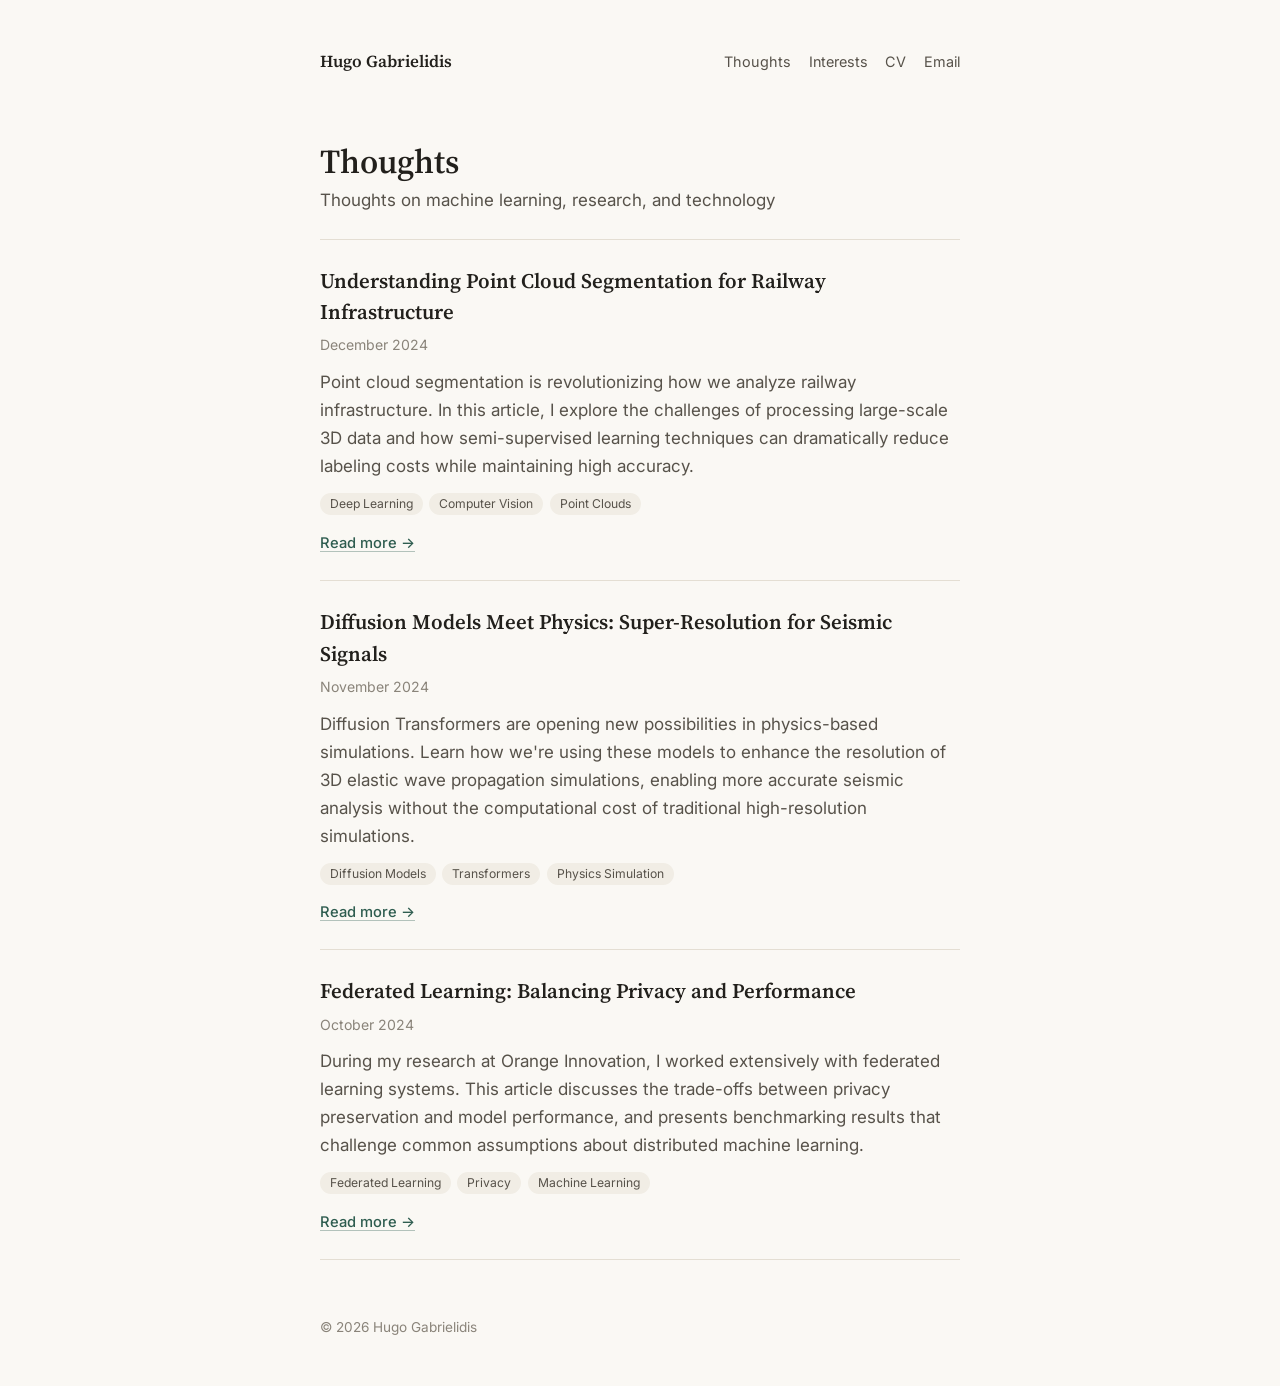
==== commit ef2336a7: "[ADD] blank Interests page linked from the top bar Co-Authored-By: Claude Opus 5.5 <noreply@anthropi" ====
--- a/articles.html
+++ b/articles.html
@@ -14,8 +14,9 @@
         <a class="site-name" href="index.html">Hugo Gabrielidis</a>
         <nav class="site-links">
             <a href="articles.html">Thoughts</a>
+            <a href="interests.html">Interests</a>
             <a href="mystuff/Resume.pdf">CV</a>
-            <a href="mailto:hugo.gabrielidis@centralesuepelec.fr">Email</a>
+            <a href="mailto:hugo.gabrielidis@centralesupelec.fr">Email</a>
         </nav>
     </header>
 
